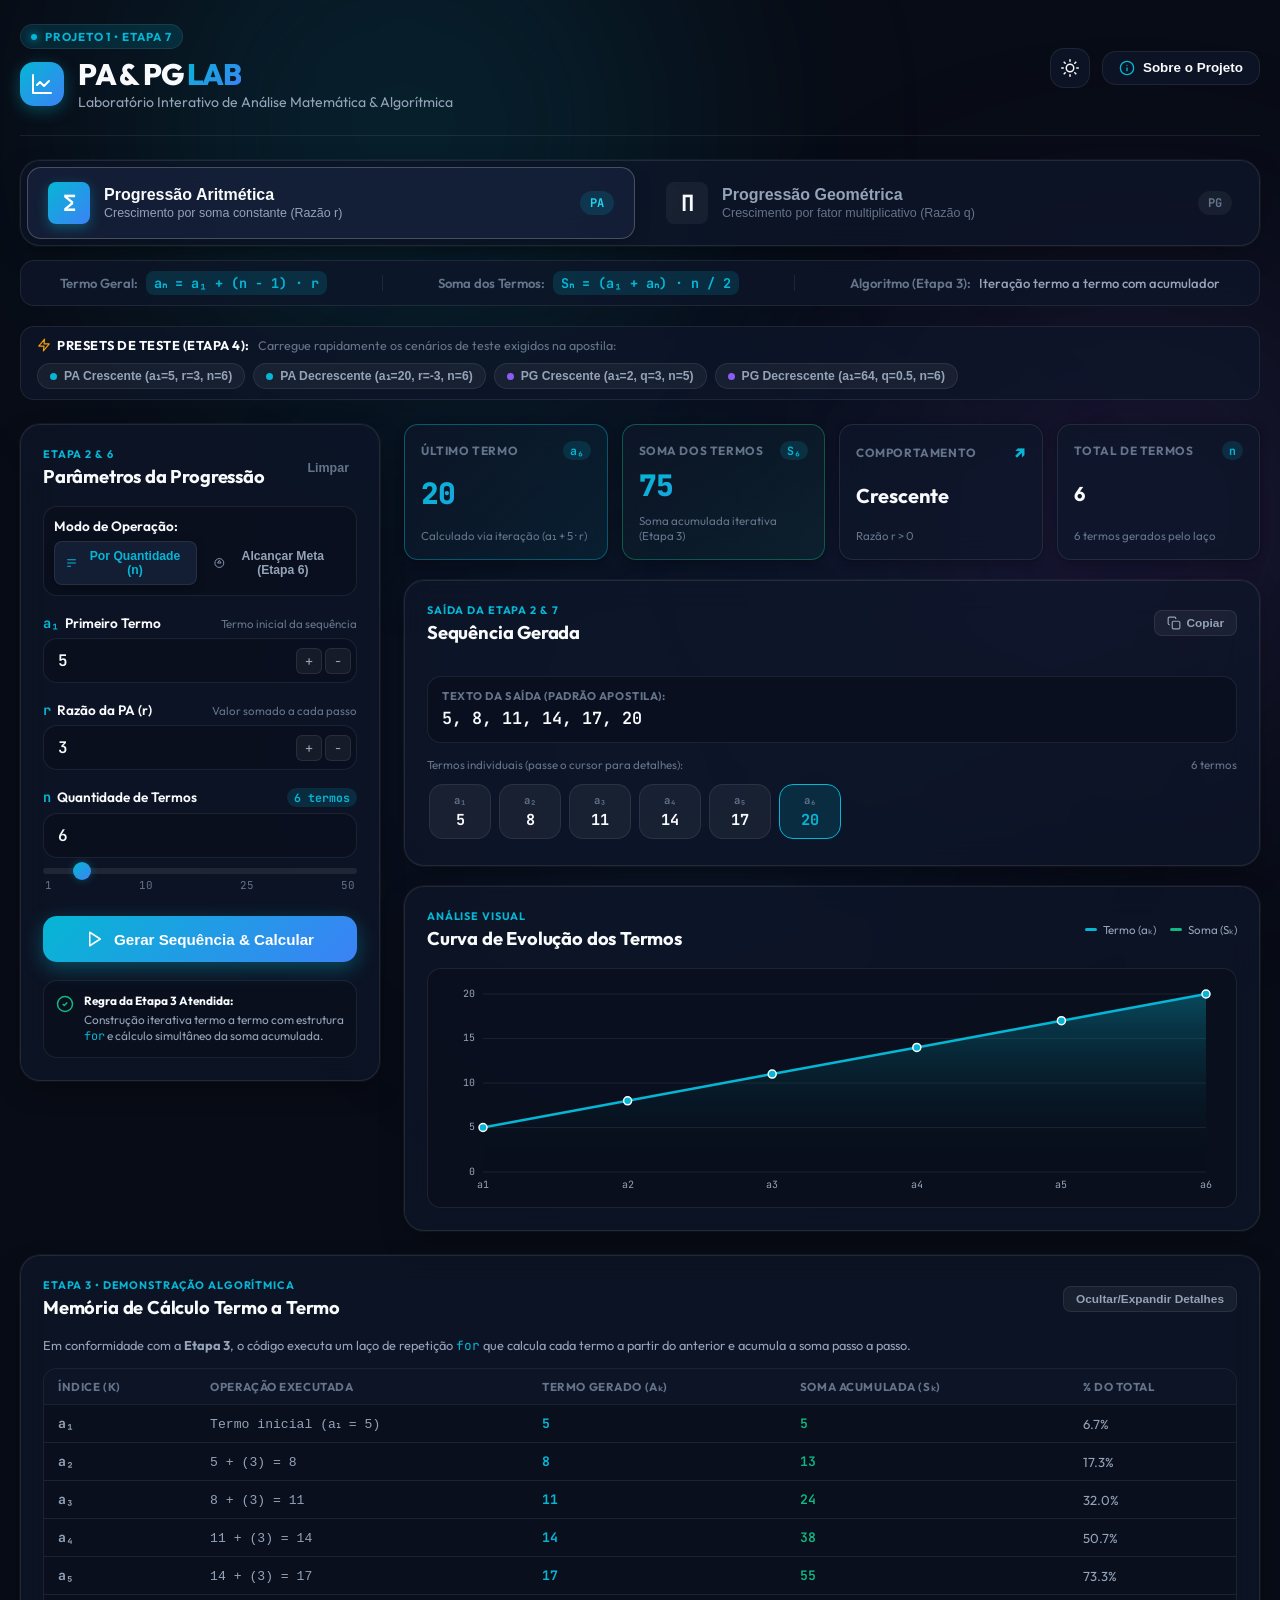
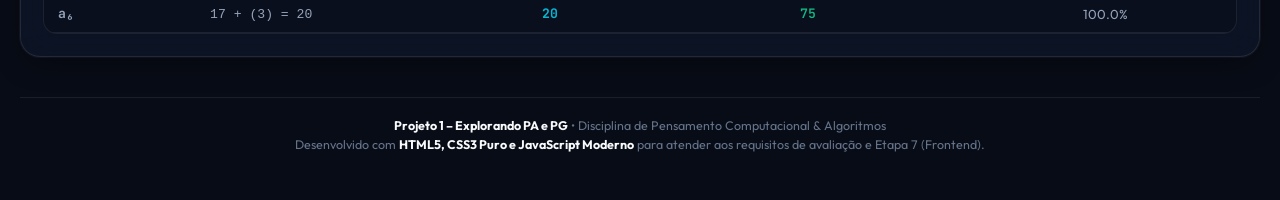
==== index.html @ f0453a3e "feat: implementacao inicial do PA & PG Lab (Frontend Interativo e CLI Python)" ====
<!DOCTYPE html>
<html lang="pt-BR">
<head>
  <meta charset="UTF-8">
  <meta name="viewport" content="width=device-width, initial-scale=1.0">
  <title>PA & PG LAB | Laboratório Interativo de Progressões</title>
  <meta name="description" content="Laboratório visual e interativo para exploração, cálculo e análise de Progressões Aritméticas (PA) e Geométricas (PG). Desafio Etapa 7.">
  
  <!-- Fontes do Google: Outfit (moderna/geométrica) e JetBrains Mono (precisão matemática) -->
  <link rel="preconnect" href="https://fonts.googleapis.com">
  <link rel="preconnect" href="https://fonts.gstatic.com" crossorigin>
  <link href="https://fonts.googleapis.com/css2?family=JetBrains+Mono:ital,wght@0,400;0,600;0,700;1,400&family=Outfit:wght@300;400;500;600;700;800&display=swap" rel="stylesheet">
  
  <link rel="stylesheet" href="style.css">
</head>
<body class="theme-dark" data-progression="pa">
  <!-- Efeitos de iluminação de fundo (Luzes de ambiente) -->
  <div class="ambient-glow glow-1"></div>
  <div class="ambient-glow glow-2"></div>
  <div class="ambient-glow glow-3"></div>

  <div class="app-container">
    <!-- CABEÇALHO -->
    <header class="app-header">
      <div class="header-brand">
        <div class="brand-badge">
          <span class="badge-dot"></span>
          <span>PROJETO 1 • ETAPA 7</span>
        </div>
        <div class="brand-title-group">
          <div class="brand-icon">
            <svg viewBox="0 0 24 24" fill="none" stroke="currentColor" stroke-width="2" stroke-linecap="round" stroke-linejoin="round">
              <path d="M3 3v18h18" />
              <path d="M19 9l-5 5-4-4-3 3" />
            </svg>
          </div>
          <div>
            <h1 class="brand-title">PA & PG <span class="gradient-text">LAB</span></h1>
            <p class="brand-subtitle">Laboratório Interativo de Análise Matemática & Algorítmica</p>
          </div>
        </div>
      </div>

      <div class="header-actions">
        <!-- Alternar Tema -->
        <button id="themeToggleBtn" class="btn-icon" title="Alternar Modo Claro / Escuro" aria-label="Alternar Tema">
          <svg class="icon-sun" viewBox="0 0 24 24" fill="none" stroke="currentColor" stroke-width="2" stroke-linecap="round" stroke-linejoin="round">
            <circle cx="12" cy="12" r="5" />
            <line x1="12" y1="1" x2="12" y2="3" />
            <line x1="12" y1="21" x2="12" y2="23" />
            <line x1="4.22" y1="4.22" x2="5.64" y2="5.64" />
            <line x1="18.36" y1="18.36" x2="19.78" y2="19.78" />
            <line x1="1" y1="12" x2="3" y2="12" />
            <line x1="21" y1="12" x2="23" y2="12" />
            <line x1="4.22" y1="19.78" x2="5.64" y2="18.36" />
            <line x1="18.36" y1="5.64" x2="19.78" y2="4.22" />
          </svg>
          <svg class="icon-moon" viewBox="0 0 24 24" fill="none" stroke="currentColor" stroke-width="2" stroke-linecap="round" stroke-linejoin="round">
            <path d="M21 12.79A9 9 0 1 1 11.21 3 7 7 0 0 0 21 12.79z" />
          </svg>
        </button>

        <!-- Botão Abrir Guia do Projeto -->
        <button id="openInfoModalBtn" class="btn-ghost" title="Ver Brainstorm de Design e Reflexão">
          <svg viewBox="0 0 24 24" fill="none" stroke="currentColor" stroke-width="2" stroke-linecap="round" stroke-linejoin="round">
            <circle cx="12" cy="12" r="10" />
            <line x1="12" y1="16" x2="12" y2="12" />
            <line x1="12" y1="8" x2="12.01" y2="8" />
          </svg>
          <span>Sobre o Projeto</span>
        </button>
      </div>
    </header>

    <!-- BARRA DE SELEÇÃO PRINCIPAL: PA vs PG -->
    <section class="type-selector-section">
      <div class="segmented-control" role="tablist" aria-label="Escolha o tipo de progressão">
        <button id="typePaBtn" class="segment-btn active" role="tab" aria-selected="true" data-type="pa">
          <span class="segment-icon">Σ</span>
          <span class="segment-content">
            <span class="segment-label">Progressão Aritmética</span>
            <span class="segment-sub">Crescimento por soma constante (Razão r)</span>
          </span>
          <span class="segment-badge">PA</span>
        </button>
        <button id="typePgBtn" class="segment-btn" role="tab" aria-selected="false" data-type="pg">
          <span class="segment-icon">Π</span>
          <span class="segment-content">
            <span class="segment-label">Progressão Geométrica</span>
            <span class="segment-sub">Crescimento por fator multiplicativo (Razão q)</span>
          </span>
          <span class="segment-badge">PG</span>
        </button>
      </div>

      <!-- Card da Fórmula Teórica em Tempo Real -->
      <div class="formula-banner">
        <div class="formula-item">
          <span class="formula-tag">Termo Geral:</span>
          <code id="formulaTermoGeral" class="formula-code">aₙ = a₁ + (n - 1) · r</code>
        </div>
        <div class="formula-divider"></div>
        <div class="formula-item">
          <span class="formula-tag">Soma dos Termos:</span>
          <code id="formulaSoma" class="formula-code">Sₙ = (a₁ + aₙ) · n / 2</code>
        </div>
        <div class="formula-divider"></div>
        <div class="formula-item">
          <span class="formula-tag">Algoritmo (Etapa 3):</span>
          <span class="formula-desc">Iteração termo a termo com acumulador</span>
        </div>
      </div>
    </section>

    <!-- PRESETS RÁPIDOS DA ETAPA 4 (TESTES) -->
    <section class="presets-section">
      <div class="presets-header">
        <span class="presets-title">
          <svg viewBox="0 0 24 24" fill="none" stroke="currentColor" stroke-width="2" stroke-linecap="round" stroke-linejoin="round">
            <polygon points="13 2 3 14 12 14 11 22 21 10 12 10 13 2" />
          </svg>
          Presets de Teste (Etapa 4):
        </span>
        <span class="presets-hint">Carregue rapidamente os cenários de teste exigidos na apostila:</span>
      </div>
      <div class="presets-grid">
        <button class="preset-pill" data-preset="pa-crescente">
          <span class="pill-dot dot-pa"></span>
          <span>PA Crescente (a₁=5, r=3, n=6)</span>
        </button>
        <button class="preset-pill" data-preset="pa-decrescente">
          <span class="pill-dot dot-pa"></span>
          <span>PA Decrescente (a₁=20, r=-3, n=6)</span>
        </button>
        <button class="preset-pill" data-preset="pg-crescente">
          <span class="pill-dot dot-pg"></span>
          <span>PG Crescente (a₁=2, q=3, n=5)</span>
        </button>
        <button class="preset-pill" data-preset="pg-decrescente">
          <span class="pill-dot dot-pg"></span>
          <span>PG Decrescente (a₁=64, q=0.5, n=6)</span>
        </button>
      </div>
    </section>

    <!-- LAYOUT PRINCIPAL: ENTRADAS & RESULTADOS -->
    <main class="dashboard-grid">
      <!-- COLUNA DA ESQUERDA: ENTRADAS E CONFIGURAÇÕES -->
      <section class="card input-card">
        <div class="card-header">
          <div class="card-title-group">
            <span class="card-badge">ETAPA 2 & 6</span>
            <h2 class="card-title">Parâmetros da Progressão</h2>
          </div>
          <button id="resetFormBtn" class="btn-text-subtle" title="Redefinir valores padrão">Limpar</button>
        </div>

        <form id="progressionForm" class="form-body" onsubmit="return false;">
          <!-- Seletor de Modo: Quantidade de Termos vs Alcançar Meta -->
          <div class="mode-switch-wrapper">
            <label class="field-label">Modo de Operação:</label>
            <div class="mode-tabs">
              <button type="button" id="modeStandardBtn" class="mode-tab active" data-mode="standard">
                <svg viewBox="0 0 24 24" fill="none" stroke="currentColor" stroke-width="2"><path d="M4 6h16M4 12h16M4 18h7"/></svg>
                <span>Por Quantidade (n)</span>
              </button>
              <button type="button" id="modeGoalBtn" class="mode-tab" data-mode="goal">
                <svg viewBox="0 0 24 24" fill="none" stroke="currentColor" stroke-width="2"><circle cx="12" cy="12" r="10"/><path d="m12 6 4 6h-8z"/></svg>
                <span>Alcançar Meta (Etapa 6)</span>
              </button>
            </div>
          </div>

          <!-- Campo 1: Primeiro Termo (a1) -->
          <div class="form-group">
            <div class="label-row">
              <label for="inputA1" class="field-label">
                <span class="symbol">a₁</span> Primeiro Termo
              </label>
              <span class="field-hint">Termo inicial da sequência</span>
            </div>
            <div class="input-wrapper">
              <input type="number" id="inputA1" class="form-input" value="5" step="any" required>
              <div class="input-stepper">
                <button type="button" class="stepper-btn" data-step-target="inputA1" data-step="1">+</button>
                <button type="button" class="stepper-btn" data-step-target="inputA1" data-step="-1">−</button>
              </div>
            </div>
          </div>

          <!-- Campo 2: Razão (r ou q) -->
          <div class="form-group">
            <div class="label-row">
              <label for="inputRatio" class="field-label">
                <span id="ratioSymbol" class="symbol">r</span> 
                <span id="ratioLabelText">Razão da PA (r)</span>
              </label>
              <span id="ratioHint" class="field-hint">Valor somado a cada passo</span>
            </div>
            <div class="input-wrapper">
              <input type="number" id="inputRatio" class="form-input" value="3" step="any" required>
              <div class="input-stepper">
                <button type="button" class="stepper-btn" data-step-target="inputRatio" data-step="1">+</button>
                <button type="button" class="stepper-btn" data-step-target="inputRatio" data-step="-1">−</button>
              </div>
            </div>
          </div>

          <!-- Campo 3: Quantidade de Termos (n) - Visível no modo standard -->
          <div id="termsCountGroup" class="form-group">
            <div class="label-row">
              <label for="inputN" class="field-label">
                <span class="symbol">n</span> Quantidade de Termos
              </label>
              <span id="termsBadge" class="terms-counter-badge">6 termos</span>
            </div>
            <div class="input-wrapper">
              <input type="number" id="inputN" class="form-input" value="6" min="1" max="1000" step="1" required>
            </div>
            <div class="slider-wrapper">
              <input type="range" id="sliderN" class="range-slider" min="1" max="50" value="6">
              <div class="range-ticks">
                <span>1</span>
                <span>10</span>
                <span>25</span>
                <span>50</span>
              </div>
            </div>
          </div>

          <!-- Campo 4: Meta da Soma - Visível no modo goal (Etapa 6) -->
          <div id="goalGroup" class="form-group hidden">
            <div class="label-row">
              <label for="inputGoal" class="field-label">
                <span class="symbol">🎯</span> Meta da Soma
              </label>
              <span class="field-hint">Descobre quantos termos ultrapassam essa meta</span>
            </div>
            <div class="input-wrapper">
              <input type="number" id="inputGoal" class="form-input" value="1000" step="any">
            </div>
            <p class="field-note">
              O algoritmo itera acumulando a soma até atingir ou superar a meta informada (ex: exemplo da apostila: a₁=2, q=2, Meta=1000 ➔ 9 termos, soma 1022).
            </p>
          </div>

          <!-- Botão Principal de Execução -->
          <button type="button" id="calculateBtn" class="btn-primary">
            <svg viewBox="0 0 24 24" fill="none" stroke="currentColor" stroke-width="2" stroke-linecap="round" stroke-linejoin="round">
              <polygon points="5 3 19 12 5 21 5 3"/>
            </svg>
            <span>Gerar Sequência & Calcular</span>
          </button>
        </form>

        <!-- Informação do Algoritmo Termo a Termo -->
        <div class="card-footer-info">
          <div class="info-icon">
            <svg viewBox="0 0 24 24" fill="none" stroke="currentColor" stroke-width="2"><circle cx="12" cy="12" r="10"/><path d="m9 12 2 2 4-4"/></svg>
          </div>
          <div>
            <strong>Regra da Etapa 3 Atendida:</strong>
            <p>Construção iterativa termo a termo com estrutura <code>for</code> e cálculo simultâneo da soma acumulada.</p>
          </div>
        </div>
      </section>

      <!-- COLUNA DA DIREITA: RESULTADOS PRINCIPAIS & GRÁFICO -->
      <section class="results-column">
        <!-- BENTO GRID DE CARDS RESUMO -->
        <div class="bento-summary-grid">
          <!-- Card 1: Último Termo (Destaque Principal) -->
          <div class="stat-card highlight-card">
            <div class="stat-card-header">
              <span class="stat-label">Último Termo</span>
              <span id="lastTermIndexBadge" class="stat-badge">a₆</span>
            </div>
            <div class="stat-value-container">
              <div id="statLastTerm" class="stat-value">20</div>
            </div>
            <div class="stat-card-footer">
              <span id="lastTermFormulaTip">Valor no último passo calculado</span>
            </div>
          </div>

          <!-- Card 2: Soma dos Termos (Destaque Principal) -->
          <div class="stat-card highlight-card highlight-sum">
            <div class="stat-card-header">
              <span class="stat-label">Soma dos Termos</span>
              <span id="sumIndexBadge" class="stat-badge">S₆</span>
            </div>
            <div class="stat-value-container">
              <div id="statSum" class="stat-value">75</div>
            </div>
            <div class="stat-card-footer">
              <span id="sumMethodTip">Soma acumulada iterativa (Etapa 3)</span>
            </div>
          </div>

          <!-- Card 3: Classificação do Comportamento -->
          <div class="stat-card">
            <div class="stat-card-header">
              <span class="stat-label">Comportamento</span>
              <span id="behaviorIcon" class="behavior-indicator">↗</span>
            </div>
            <div id="statClassification" class="stat-value-secondary">Crescente</div>
            <div class="stat-card-footer">
              <span id="statRatioExplanation">Razão r > 0</span>
            </div>
          </div>

          <!-- Card 4: Quantidade Efetiva / Meta -->
          <div class="stat-card">
            <div class="stat-card-header">
              <span id="countCardLabel" class="stat-label">Total de Termos</span>
              <span class="stat-badge">n</span>
            </div>
            <div id="statTermsCount" class="stat-value-secondary">6</div>
            <div class="stat-card-footer">
              <span id="statGoalDifference">Meta alcançada no termo 9</span>
            </div>
          </div>
        </div>

        <!-- CARD DA SEQUÊNCIA GERADA -->
        <article class="card sequence-card">
          <div class="card-header">
            <div class="card-title-group">
              <span class="card-badge">SAÍDA DA ETAPA 2 & 7</span>
              <h3 class="card-title">Sequência Gerada</h3>
            </div>
            <div class="card-header-actions">
              <button id="copySequenceBtn" class="btn-ghost-sm" title="Copiar termos para a área de transferência">
                <svg viewBox="0 0 24 24" fill="none" stroke="currentColor" stroke-width="2"><rect x="9" y="9" width="13" height="13" rx="2" ry="2"/><path d="M5 15H4a2 2 0 0 1-2-2V4a2 2 0 0 1 2-2h9a2 2 0 0 1 2 2v1"/></svg>
                <span>Copiar</span>
              </button>
            </div>
          </div>

          <!-- Faixa de Exibição Formatada Estilo Apostila -->
          <div class="plain-format-box">
            <div class="format-label">Texto da Saída (Padrão Apostila):</div>
            <div id="plainSequenceText" class="format-code">5, 8, 11, 14, 17, 20</div>
          </div>

          <!-- Visualização em Chips Interativos com Posição -->
          <div class="sequence-chips-container">
            <div class="chips-header">
              <span>Termos individuais (passe o cursor para detalhes):</span>
              <span id="chipsSummaryInfo">6 itens</span>
            </div>
            <div id="sequenceChipsList" class="sequence-chips-grid">
              <!-- Renderizado via JavaScript -->
            </div>
          </div>
        </article>

        <!-- CARD DE VISUALIZAÇÃO GRÁFICA (CANVAS NATIVO) -->
        <article class="card chart-card">
          <div class="card-header">
            <div class="card-title-group">
              <span class="card-badge">ANÁLISE VISUAL</span>
              <h3 class="card-title">Curva de Evolução dos Termos</h3>
            </div>
            <div class="chart-legend">
              <span class="legend-item"><span class="legend-color-line"></span> Termo (aₖ)</span>
              <span class="legend-item"><span class="legend-color-sum"></span> Soma (Sₖ)</span>
            </div>
          </div>
          <div class="chart-wrapper">
            <canvas id="progressionCanvas" width="700" height="240"></canvas>
            <div id="chartTooltip" class="chart-tooltip hidden"></div>
          </div>
        </article>
      </section>
    </main>

    <!-- SEÇÃO INFERIOR: MEMÓRIA DE CÁLCULO ITERATIVA (ETAPA 3) & REFLEXÃO -->
    <section class="detailed-analysis-section">
      <div class="card table-card">
        <div class="card-header">
          <div class="card-title-group">
            <span class="card-badge">ETAPA 3 • DEMONSTRAÇÃO ALGORÍTMICA</span>
            <h3 class="card-title">Memória de Cálculo Termo a Termo</h3>
          </div>
          <button id="toggleTableBtn" class="btn-ghost-sm">Ocultar/Expandir Detalhes</button>
        </div>
        <p class="section-explanation">
          Em conformidade com a <strong>Etapa 3</strong>, o código executa um laço de repetição <code>for</code> que calcula cada termo a partir do anterior e acumula a soma passo a passo.
        </p>
        <div id="tableWrapper" class="table-responsive">
          <table class="calc-table">
            <thead>
              <tr>
                <th>Índice (k)</th>
                <th>Operação Executada</th>
                <th>Termo Gerado (aₖ)</th>
                <th>Soma Acumulada (Sₖ)</th>
                <th>% do Total</th>
              </tr>
            </thead>
            <tbody id="calculationTableBody">
              <!-- Preenchido via JavaScript -->
            </tbody>
          </table>
        </div>
      </div>
    </section>

    <!-- RODAPÉ -->
    <footer class="app-footer">
      <div class="footer-content">
        <p><strong>Projeto 1 – Explorando PA e PG</strong> • Disciplina de Pensamento Computacional & Algoritmos</p>
        <p>Desenvolvido com <strong>HTML5, CSS3 Puro e JavaScript Moderno</strong> para atender aos requisitos de avaliação e Etapa 7 (Frontend).</p>
      </div>
    </footer>
  </div>

  <!-- MODAL DE GUIA TEÓRICO, CRITÉRIOS E ETAPA 5 -->
  <div id="infoModal" class="modal-backdrop hidden" role="dialog" aria-modal="true">
    <div class="modal-dialog">
      <div class="modal-header">
        <div class="modal-title-group">
          <span class="modal-badge">DOCUMENTAÇÃO DO PROJETO</span>
          <h2 class="modal-title">Sobre o Projeto • Brainstorm & Teoria</h2>
        </div>
        <button id="closeInfoModalBtn" class="btn-close" aria-label="Fechar Modal">&times;</button>
      </div>

      <div class="modal-body">
        <!-- Abas do Modal -->
        <div class="modal-tabs">
          <button class="modal-tab-btn active" data-modal-tab="tab-brainstorm">Brainstorm de Design</button>
          <button class="modal-tab-btn" data-modal-tab="tab-reflexao">Respostas da Etapa 5</button>
        </div>

        <!-- Conteúdo 1: Brainstorm de Design -->
        <div id="tab-brainstorm" class="modal-tab-content active">
          <h3>Brainstorming de Design para o Desafio Extra (Etapa 7)</h3>
          <p>Para criar uma experiência surpreendente (WOW factor) que una rigor matemático e excelência de interface, avaliamos 4 direções estéticas:</p>
          
          <div class="brainstorm-cards">
            <div class="brainstorm-card selected">
              <div class="badge-tag">DIREÇÃO ADOTADA</div>
              <h4>1. Scientific Glassmorphism & Math Tech Lab</h4>
              <p>Interface escura com cartões foscos translúcidos (backdrop-blur), destaques em ciano e violeta elétrico e tipografia matemática precisa (JetBrains Mono). Evoca um laboratório científico avançado.</p>
              <ul>
                <li><strong>Pontos Fortes:</strong> Sofisticação imediata, facilidade de leitura noturna, contraste ideal para gráficos.</li>
                <li><strong>Adequação:</strong> 100% alinhado ao conceito "PA & PG LAB".</li>
              </ul>
            </div>

            <div class="brainstorm-card">
              <h4>2. Academic Neo-Brutalism</h4>
              <p>Contornos pretos marcantes, sombras duras e cores pastel vibrantes (estilo Figma/Notion interativo).</p>
              <ul>
                <li><strong>Pontos Fortes:</strong> Lúdico e didático para salas de aula infantis.</li>
                <li><strong>Desvantagem:</strong> Cansa a visão em sequências com dezenas de termos.</li>
              </ul>
            </div>

            <div class="brainstorm-card">
              <h4>3. Clean Bento Grid (Apple Dashboard)</h4>
              <p>Módulos retangulares com cantos arredondados suaves, visual limpo e minimalista.</p>
              <ul>
                <li><strong>Incorporação:</strong> O layout deste projeto adota a arquitetura de Bento Grid integrada ao Glassmorphism!</li>
              </ul>
            </div>
          </div>
        </div>

        <!-- Conteúdo 2: Respostas da Etapa 5 -->
        <div id="tab-reflexao" class="modal-tab-content">
          <h3>Respostas às Questões da Etapa 5 (Reflexão)</h3>
          
          <div class="qa-item">
            <h4>1. Qual foi a principal diferença entre o algoritmo utilizado para gerar uma PA e o utilizado para gerar uma PG?</h4>
            <p><strong>Resposta:</strong> A operação aritmética fundamental aplicada ao termo anterior. Na <strong>PA</strong>, somamos uma razão fixa a cada iteração (<code>termo = termo + razao</code>), gerando crescimento linear. Na <strong>PG</strong>, multiplicamos o termo anterior por uma razão ou fator constante (<code>termo = termo * razao</code>), gerando crescimento exponencial.</p>
          </div>

          <div class="qa-item">
            <h4>2. Qual foi a função da estrutura de repetição no seu programa?</h4>
            <p><strong>Resposta:</strong> A estrutura de repetição (<code>for</code> ou <code>while</code>) permite construir a sequência iterativamente passo a passo (Etapa 3), gerando cada termo com base na relação de recorrência matemática e acumulando dinamicamente o valor da soma total a cada iteração, sem depender exclusivamente de fórmulas estáticas prontas.</p>
          </div>

          <div class="qa-item">
            <h4>3. Qual foi a maior dificuldade encontrada durante a programação?</h4>
            <p><strong>Resposta:</strong> O tratamento de casos limites (edge cases), como razão zero, razões negativas (que geram sequências alternadas na PG) e a garantia de que o contador de termos na Etapa 6 (alcançar a meta) pare exatamente quando a soma for estritamente superior ao valor da meta.</p>
          </div>

          <div class="qa-item">
            <h4>4. Como você resolveu essa dificuldade?</h4>
            <p><strong>Resposta:</strong> Utilizando validações prévias das entradas de dados, estruturas condicionais bem delimitadas para identificar o tipo de progressão (crescente, decrescente, constante, oscilante) e testes automatizados baseados nos 4 casos da Etapa 4.</p>
          </div>
        </div>
      </div>

      <div class="modal-footer">
        <button id="closeInfoModalFooterBtn" class="btn-primary-sm">Fechar Guia</button>
      </div>
    </div>
  </div>

  <!-- NOTIFICAÇÃO TOAST PARA COPIAR / FEEDBACK -->
  <div id="toastNotification" class="toast hidden">
    <svg viewBox="0 0 24 24" fill="none" stroke="currentColor" stroke-width="2"><path d="M20 6L9 17l-5-5"/></svg>
    <span id="toastMessage">Texto copiado!</span>
  </div>

  <script src="app.js"></script>
</body>
</html>
---- style.css ----
/* ==========================================================================
   PA & PG LAB - DESIGN SYSTEM & ESTILOS GLOBAIS
   Conceito: Scientific Glassmorphism + Bento Grid (Dark & Light Mode)
   ========================================================================== */

:root {
  /* Tipografia */
  --font-sans: 'Outfit', -apple-system, BlinkMacSystemFont, 'Segoe UI', Roboto, sans-serif;
  --font-mono: 'JetBrains Mono', 'Fira Code', Menlo, Consolas, monospace;

  /* Transições */
  --transition-fast: 0.18s cubic-bezier(0.4, 0, 0.2, 1);
  --transition-smooth: 0.28s cubic-bezier(0.16, 1, 0.3, 1);
  --transition-spring: 0.45s cubic-bezier(0.34, 1.56, 0.64, 1);

  /* Curvaturas */
  --radius-sm: 8px;
  --radius-md: 14px;
  --radius-lg: 20px;
  --radius-xl: 28px;
  --radius-full: 9999px;

  /* Tema PA (Progressão Aritmética - Linear, Fria, Ciano/Azul) */
  --pa-primary: #06b6d4;
  --pa-secondary: #3b82f6;
  --pa-gradient: linear-gradient(135deg, #06b6d4 0%, #3b82f6 100%);
  --pa-glow: rgba(6, 182, 212, 0.35);
  --pa-badge-bg: rgba(6, 182, 212, 0.15);
  --pa-badge-text: #22d3ee;

  /* Tema PG (Progressão Geométrica - Exponencial, Quente, Violeta/Magenta) */
  --pg-primary: #8b5cf6;
  --pg-secondary: #ec4899;
  --pg-gradient: linear-gradient(135deg, #8b5cf6 0%, #ec4899 100%);
  --pg-glow: rgba(139, 92, 246, 0.35);
  --pg-badge-bg: rgba(139, 92, 246, 0.15);
  --pg-badge-text: #c084fc;

  /* Status Colors */
  --success: #10b981;
  --success-bg: rgba(16, 185, 129, 0.15);
  --warning: #f59e0b;
  --danger: #ef4444;
}

/* ==========================================================================
   TEMA ESCURO (PADRÃO / SCIENTIFIC LAB)
   ========================================================================== */
body.theme-dark {
  --bg-app: #080c16;
  --bg-card: rgba(15, 23, 42, 0.72);
  --bg-card-hover: rgba(22, 33, 58, 0.85);
  --bg-input: rgba(10, 16, 30, 0.85);
  --bg-pill: rgba(255, 255, 255, 0.05);
  --bg-pill-hover: rgba(255, 255, 255, 0.1);
  --bg-modal: rgba(13, 19, 33, 0.96);

  --border-subtle: rgba(255, 255, 255, 0.08);
  --border-focus: rgba(255, 255, 255, 0.22);
  --border-card: rgba(255, 255, 255, 0.09);

  --text-main: #f8fafc;
  --text-muted: #94a3b8;
  --text-dim: #64748b;
  --text-inverse: #0f172a;

  --shadow-sm: 0 2px 8px rgba(0, 0, 0, 0.35);
  --shadow-card: 0 10px 30px -10px rgba(0, 0, 0, 0.55), 0 0 0 1px rgba(255, 255, 255, 0.05);
  --shadow-hover: 0 16px 40px -10px rgba(0, 0, 0, 0.7), 0 0 20px var(--theme-glow);

  --ambient-1: rgba(6, 182, 212, 0.12);
  --ambient-2: rgba(139, 92, 246, 0.12);
  --ambient-3: rgba(59, 130, 246, 0.08);
}

/* ==========================================================================
   TEMA CLARO (MINIMALIST DASHBOARD)
   ========================================================================== */
body.theme-light {
  --bg-app: #f1f5f9;
  --bg-card: rgba(255, 255, 255, 0.88);
  --bg-card-hover: rgba(255, 255, 255, 1);
  --bg-input: #ffffff;
  --bg-pill: rgba(0, 0, 0, 0.04);
  --bg-pill-hover: rgba(0, 0, 0, 0.08);
  --bg-modal: rgba(255, 255, 255, 0.98);

  --border-subtle: rgba(0, 0, 0, 0.07);
  --border-focus: rgba(0, 0, 0, 0.25);
  --border-card: rgba(0, 0, 0, 0.08);

  --text-main: #0f172a;
  --text-muted: #475569;
  --text-dim: #94a3b8;
  --text-inverse: #ffffff;

  --shadow-sm: 0 2px 6px rgba(0, 0, 0, 0.05);
  --shadow-card: 0 10px 25px -8px rgba(0, 0, 0, 0.07), 0 0 0 1px rgba(0, 0, 0, 0.04);
  --shadow-hover: 0 16px 35px -8px rgba(0, 0, 0, 0.12), 0 0 15px var(--theme-glow);

  --ambient-1: rgba(6, 182, 212, 0.18);
  --ambient-2: rgba(139, 92, 246, 0.15);
  --ambient-3: rgba(59, 130, 246, 0.12);
}

/* ==========================================================================
   VARIÁVEIS DINÂMICAS DE PROGRESSÃO ATIVA (PA vs PG)
   ========================================================================== */
body[data-progression="pa"] {
  --theme-primary: var(--pa-primary);
  --theme-secondary: var(--pa-secondary);
  --theme-gradient: var(--pa-gradient);
  --theme-glow: var(--pa-glow);
  --theme-badge-bg: var(--pa-badge-bg);
  --theme-badge-text: var(--pa-badge-text);
}

body[data-progression="pg"] {
  --theme-primary: var(--pg-primary);
  --theme-secondary: var(--pg-secondary);
  --theme-gradient: var(--pg-gradient);
  --theme-glow: var(--pg-glow);
  --theme-badge-bg: var(--pg-badge-bg);
  --theme-badge-text: var(--pg-badge-text);
}

/* ==========================================================================
   RESET & BASE
   ========================================================================== */
*, *::before, *::after {
  box-sizing: border-box;
  margin: 0;
  padding: 0;
}

html {
  font-size: 16px;
  scroll-behavior: smooth;
  -webkit-font-smoothing: antialiased;
}

body {
  font-family: var(--font-sans);
  background-color: var(--bg-app);
  color: var(--text-main);
  min-height: 100vh;
  position: relative;
  overflow-x: hidden;
  transition: background-color var(--transition-smooth), color var(--transition-smooth);
}

/* ==========================================================================
   LUZES AMBIENTAIS DE FUNDO (AMBIENT GLOWS)
   ========================================================================== */
.ambient-glow {
  position: fixed;
  border-radius: 50%;
  filter: blur(130px);
  pointer-events: none;
  z-index: 0;
  transition: all 0.8s ease;
}

.glow-1 {
  top: -150px;
  left: 10%;
  width: 550px;
  height: 550px;
  background: var(--ambient-1);
}

.glow-2 {
  top: 30%;
  right: -100px;
  width: 500px;
  height: 500px;
  background: var(--ambient-2);
}

.glow-3 {
  bottom: -100px;
  left: 30%;
  width: 600px;
  height: 600px;
  background: var(--ambient-3);
}

/* ==========================================================================
   CONTAINER PRINCIPAL
   ========================================================================== */
.app-container {
  max-width: 1320px;
  margin: 0 auto;
  padding: 24px 20px 48px;
  position: relative;
  z-index: 1;
}

/* ==========================================================================
   CABEÇALHO
   ========================================================================== */
.app-header {
  display: flex;
  justify-content: space-between;
  align-items: center;
  flex-wrap: wrap;
  gap: 16px;
  padding-bottom: 24px;
  border-bottom: 1px solid var(--border-subtle);
  margin-bottom: 24px;
}

.header-brand {
  display: flex;
  flex-direction: column;
  gap: 8px;
}

.brand-badge {
  display: inline-flex;
  align-items: center;
  gap: 8px;
  font-size: 0.72rem;
  font-weight: 700;
  letter-spacing: 0.08em;
  color: var(--theme-primary);
  background: var(--theme-badge-bg);
  padding: 4px 10px;
  border-radius: var(--radius-full);
  border: 1px solid var(--border-subtle);
  width: fit-content;
}

.badge-dot {
  width: 6px;
  height: 6px;
  border-radius: 50%;
  background: var(--theme-primary);
  box-shadow: 0 0 8px var(--theme-primary);
  animation: pulseDot 2s infinite;
}

@keyframes pulseDot {
  0%, 100% { opacity: 1; transform: scale(1); }
  50% { opacity: 0.4; transform: scale(1.3); }
}

.brand-title-group {
  display: flex;
  align-items: center;
  gap: 14px;
}

.brand-icon {
  width: 44px;
  height: 44px;
  border-radius: var(--radius-md);
  background: var(--theme-gradient);
  display: flex;
  align-items: center;
  justify-content: center;
  color: #ffffff;
  box-shadow: 0 4px 16px var(--theme-glow);
  flex-shrink: 0;
}

.brand-icon svg {
  width: 24px;
  height: 24px;
}

.brand-title {
  font-size: 1.85rem;
  font-weight: 800;
  letter-spacing: -0.03em;
  line-height: 1.15;
}

.gradient-text {
  background: var(--theme-gradient);
  -webkit-background-clip: text;
  -webkit-text-fill-color: transparent;
}

.brand-subtitle {
  font-size: 0.88rem;
  color: var(--text-muted);
  margin-top: 2px;
}

.header-actions {
  display: flex;
  align-items: center;
  gap: 12px;
}

/* Botões do Header */
.btn-icon {
  width: 40px;
  height: 40px;
  border-radius: var(--radius-md);
  background: var(--bg-card);
  border: 1px solid var(--border-subtle);
  color: var(--text-main);
  display: flex;
  align-items: center;
  justify-content: center;
  cursor: pointer;
  transition: all var(--transition-fast);
}

.btn-icon:hover {
  background: var(--bg-card-hover);
  border-color: var(--border-focus);
  transform: translateY(-2px);
}

.btn-icon svg {
  width: 18px;
  height: 18px;
}

body.theme-dark .icon-moon { display: none; }
body.theme-dark .icon-sun { display: block; }
body.theme-light .icon-moon { display: block; }
body.theme-light .icon-sun { display: none; }

.btn-ghost {
  display: inline-flex;
  align-items: center;
  gap: 8px;
  padding: 8px 16px;
  border-radius: var(--radius-md);
  background: var(--bg-card);
  border: 1px solid var(--border-subtle);
  color: var(--text-main);
  font-size: 0.84rem;
  font-weight: 600;
  cursor: pointer;
  transition: all var(--transition-fast);
}

.btn-ghost:hover {
  background: var(--bg-card-hover);
  border-color: var(--border-focus);
  transform: translateY(-2px);
}

.btn-ghost svg {
  width: 16px;
  height: 16px;
  color: var(--theme-primary);
}

/* ==========================================================================
   BARRA DE SELEÇÃO PRINCIPAL: PA vs PG
   ========================================================================== */
.type-selector-section {
  display: flex;
  flex-direction: column;
  gap: 14px;
  margin-bottom: 20px;
}

.segmented-control {
  display: grid;
  grid-template-columns: 1fr 1fr;
  gap: 10px;
  background: var(--bg-card);
  padding: 6px;
  border-radius: var(--radius-lg);
  border: 1px solid var(--border-card);
  backdrop-filter: blur(16px);
  -webkit-backdrop-filter: blur(16px);
  box-shadow: var(--shadow-card);
}

.segment-btn {
  display: flex;
  align-items: center;
  gap: 14px;
  padding: 14px 20px;
  background: transparent;
  border: 1px solid transparent;
  border-radius: var(--radius-md);
  color: var(--text-muted);
  cursor: pointer;
  text-align: left;
  transition: all var(--transition-smooth);
  position: relative;
}

.segment-btn:hover {
  color: var(--text-main);
  background: var(--bg-pill);
}

.segment-btn.active {
  background: var(--bg-card-hover);
  border-color: var(--border-focus);
  color: var(--text-main);
  box-shadow: 0 4px 15px rgba(0, 0, 0, 0.25);
}

.segment-icon {
  font-family: var(--font-mono);
  font-size: 1.4rem;
  font-weight: 700;
  width: 42px;
  height: 42px;
  border-radius: var(--radius-sm);
  display: flex;
  align-items: center;
  justify-content: center;
  background: var(--bg-pill);
  color: var(--text-main);
  transition: all var(--transition-fast);
}

.segment-btn.active .segment-icon {
  background: var(--theme-gradient);
  color: #ffffff;
  box-shadow: 0 4px 12px var(--theme-glow);
}

.segment-content {
  display: flex;
  flex-direction: column;
  gap: 2px;
  flex: 1;
}

.segment-label {
  font-size: 1rem;
  font-weight: 700;
}

.segment-sub {
  font-size: 0.78rem;
  color: var(--text-dim);
}

.segment-btn.active .segment-sub {
  color: var(--text-muted);
}

.segment-badge {
  font-family: var(--font-mono);
  font-size: 0.75rem;
  font-weight: 700;
  padding: 4px 10px;
  border-radius: var(--radius-full);
  background: var(--bg-pill);
  color: var(--text-dim);
}

.segment-btn.active .segment-badge {
  background: var(--theme-badge-bg);
  color: var(--theme-badge-text);
}

/* Banner de Fórmulas Matemáticas */
.formula-banner {
  display: flex;
  align-items: center;
  justify-content: space-around;
  flex-wrap: wrap;
  gap: 12px;
  padding: 10px 18px;
  background: var(--bg-card);
  border-radius: var(--radius-md);
  border: 1px solid var(--border-subtle);
  backdrop-filter: blur(12px);
  font-size: 0.82rem;
}

.formula-item {
  display: flex;
  align-items: center;
  gap: 8px;
}

.formula-tag {
  color: var(--text-dim);
  font-weight: 600;
}

.formula-code {
  font-family: var(--font-mono);
  font-weight: 700;
  color: var(--theme-primary);
  background: var(--theme-badge-bg);
  padding: 3px 8px;
  border-radius: var(--radius-sm);
  font-size: 0.84rem;
}

.formula-divider {
  width: 1px;
  height: 16px;
  background: var(--border-subtle);
}

.formula-desc {
  color: var(--text-muted);
  font-weight: 500;
}

/* ==========================================================================
   PRESETS RÁPIDOS DA ETAPA 4 (TESTES)
   ========================================================================== */
.presets-section {
  display: flex;
  align-items: center;
  justify-content: space-between;
  flex-wrap: wrap;
  gap: 10px;
  padding: 10px 16px;
  background: var(--bg-card);
  border-radius: var(--radius-md);
  border: 1px solid var(--border-subtle);
  margin-bottom: 24px;
}

.presets-header {
  display: flex;
  align-items: center;
  gap: 8px;
}

.presets-title {
  display: inline-flex;
  align-items: center;
  gap: 6px;
  font-size: 0.8rem;
  font-weight: 700;
  color: var(--text-main);
  text-transform: uppercase;
  letter-spacing: 0.04em;
}

.presets-title svg {
  width: 14px;
  height: 14px;
  color: var(--warning);
}

.presets-hint {
  font-size: 0.78rem;
  color: var(--text-dim);
}

.presets-grid {
  display: flex;
  flex-wrap: wrap;
  gap: 8px;
}

.preset-pill {
  display: inline-flex;
  align-items: center;
  gap: 7px;
  padding: 5px 12px;
  background: var(--bg-pill);
  border: 1px solid var(--border-subtle);
  border-radius: var(--radius-full);
  color: var(--text-muted);
  font-size: 0.76rem;
  font-weight: 600;
  cursor: pointer;
  transition: all var(--transition-fast);
}

.preset-pill:hover {
  background: var(--bg-pill-hover);
  color: var(--text-main);
  border-color: var(--border-focus);
  transform: translateY(-1px);
}

.pill-dot {
  width: 7px;
  height: 7px;
  border-radius: 50%;
}

.dot-pa { background: var(--pa-primary); }
.dot-pg { background: var(--pg-primary); }

/* ==========================================================================
   GRID DO DASHBOARD PRINCIPAL (BENTO FORMAT)
   ========================================================================== */
.dashboard-grid {
  display: grid;
  grid-template-columns: 360px 1fr;
  gap: 24px;
  align-items: start;
}

@media (max-width: 980px) {
  .dashboard-grid {
    grid-template-columns: 1fr;
  }
}

/* Estilo Base de Card Glassmorphism */
.card {
  background: var(--bg-card);
  border: 1px solid var(--border-card);
  border-radius: var(--radius-lg);
  padding: 22px;
  backdrop-filter: blur(16px);
  -webkit-backdrop-filter: blur(16px);
  box-shadow: var(--shadow-card);
  transition: border-color var(--transition-fast), box-shadow var(--transition-smooth);
}

.card-header {
  display: flex;
  justify-content: space-between;
  align-items: center;
  margin-bottom: 18px;
}

.card-title-group {
  display: flex;
  flex-direction: column;
  gap: 4px;
}

.card-badge {
  font-size: 0.68rem;
  font-weight: 700;
  letter-spacing: 0.08em;
  color: var(--theme-primary);
  text-transform: uppercase;
}

.card-title {
  font-size: 1.15rem;
  font-weight: 700;
  color: var(--text-main);
  letter-spacing: -0.01em;
}

.btn-text-subtle {
  background: none;
  border: none;
  color: var(--text-dim);
  font-size: 0.78rem;
  font-weight: 600;
  cursor: pointer;
  padding: 4px 8px;
  border-radius: var(--radius-sm);
  transition: color var(--transition-fast);
}

.btn-text-subtle:hover {
  color: var(--text-main);
  text-decoration: underline;
}

/* ==========================================================================
   FORMULÁRIO DE ENTRADAS (CARD DA ESQUERDA)
   ========================================================================== */
.form-body {
  display: flex;
  flex-direction: column;
  gap: 18px;
}

.mode-switch-wrapper {
  background: var(--bg-input);
  padding: 10px;
  border-radius: var(--radius-md);
  border: 1px solid var(--border-subtle);
}

.mode-tabs {
  display: grid;
  grid-template-columns: 1fr 1fr;
  gap: 6px;
  margin-top: 6px;
}

.mode-tab {
  display: flex;
  align-items: center;
  justify-content: center;
  gap: 6px;
  padding: 7px 10px;
  border-radius: var(--radius-sm);
  background: transparent;
  border: 1px solid transparent;
  color: var(--text-muted);
  font-size: 0.76rem;
  font-weight: 600;
  cursor: pointer;
  transition: all var(--transition-fast);
}

.mode-tab svg {
  width: 14px;
  height: 14px;
}

.mode-tab:hover {
  color: var(--text-main);
}

.mode-tab.active {
  background: var(--bg-card-hover);
  color: var(--theme-primary);
  border-color: var(--border-subtle);
  box-shadow: var(--shadow-sm);
}

.form-group {
  display: flex;
  flex-direction: column;
  gap: 6px;
}

.form-group.hidden {
  display: none;
}

.label-row {
  display: flex;
  justify-content: space-between;
  align-items: baseline;
}

.field-label {
  font-size: 0.85rem;
  font-weight: 600;
  color: var(--text-main);
  display: flex;
  align-items: center;
  gap: 6px;
}

.field-label .symbol {
  font-family: var(--font-mono);
  font-weight: 700;
  color: var(--theme-primary);
}

.field-hint {
  font-size: 0.72rem;
  color: var(--text-dim);
}

.terms-counter-badge {
  font-family: var(--font-mono);
  font-size: 0.72rem;
  font-weight: 700;
  color: var(--theme-primary);
  background: var(--theme-badge-bg);
  padding: 2px 7px;
  border-radius: var(--radius-full);
}

.input-wrapper {
  position: relative;
  display: flex;
  align-items: center;
}

.form-input {
  width: 100%;
  padding: 11px 50px 11px 14px;
  background: var(--bg-input);
  border: 1px solid var(--border-subtle);
  border-radius: var(--radius-md);
  color: var(--text-main);
  font-family: var(--font-mono);
  font-size: 1rem;
  font-weight: 600;
  transition: all var(--transition-fast);
  outline: none;
}

.form-input:focus {
  border-color: var(--theme-primary);
  box-shadow: 0 0 0 3px var(--theme-glow);
}

.input-stepper {
  position: absolute;
  right: 6px;
  display: flex;
  gap: 3px;
}

.stepper-btn {
  width: 26px;
  height: 26px;
  background: var(--bg-pill);
  border: 1px solid var(--border-subtle);
  border-radius: 6px;
  color: var(--text-muted);
  font-family: var(--font-mono);
  font-size: 0.85rem;
  display: flex;
  align-items: center;
  justify-content: center;
  cursor: pointer;
  transition: all var(--transition-fast);
}

.stepper-btn:hover {
  background: var(--bg-card-hover);
  color: var(--text-main);
}

/* Slider de Quantidade */
.slider-wrapper {
  display: flex;
  flex-direction: column;
  gap: 4px;
  margin-top: 4px;
}

.range-slider {
  -webkit-appearance: none;
  appearance: none;
  width: 100%;
  height: 6px;
  border-radius: 3px;
  background: var(--border-subtle);
  outline: none;
  cursor: pointer;
}

.range-slider::-webkit-slider-thumb {
  -webkit-appearance: none;
  appearance: none;
  width: 18px;
  height: 18px;
  border-radius: 50%;
  background: var(--theme-gradient);
  cursor: pointer;
  box-shadow: 0 0 8px var(--theme-glow);
  transition: transform var(--transition-fast);
}

.range-slider::-webkit-slider-thumb:hover {
  transform: scale(1.2);
}

.range-ticks {
  display: flex;
  justify-content: space-between;
  font-size: 0.68rem;
  font-family: var(--font-mono);
  color: var(--text-dim);
  padding: 0 2px;
}

.field-note {
  font-size: 0.74rem;
  color: var(--text-muted);
  line-height: 1.4;
  margin-top: 4px;
}

/* Botão Primário de Ação */
.btn-primary {
  display: flex;
  align-items: center;
  justify-content: center;
  gap: 10px;
  width: 100%;
  padding: 14px;
  background: var(--theme-gradient);
  color: #ffffff;
  border: none;
  border-radius: var(--radius-md);
  font-size: 0.95rem;
  font-weight: 700;
  cursor: pointer;
  box-shadow: 0 6px 20px var(--theme-glow);
  transition: all var(--transition-fast);
  margin-top: 6px;
}

.btn-primary:hover {
  transform: translateY(-2px);
  box-shadow: 0 10px 28px var(--theme-glow);
  filter: brightness(1.08);
}

.btn-primary:active {
  transform: translateY(0);
}

.btn-primary svg {
  width: 18px;
  height: 18px;
}

.card-footer-info {
  display: flex;
  gap: 10px;
  padding: 12px;
  background: var(--bg-input);
  border: 1px solid var(--border-subtle);
  border-radius: var(--radius-md);
  font-size: 0.74rem;
  color: var(--text-muted);
  line-height: 1.4;
  margin-top: 18px;
}

.card-footer-info strong {
  color: var(--text-main);
  display: block;
  margin-bottom: 2px;
}

.card-footer-info code {
  font-family: var(--font-mono);
  color: var(--theme-primary);
}

.info-icon svg {
  width: 18px;
  height: 18px;
  color: var(--success);
  flex-shrink: 0;
  margin-top: 2px;
}

/* ==========================================================================
   COLUNA DA DIREITA: RESULTADOS
   ========================================================================== */
.results-column {
  display: flex;
  flex-direction: column;
  gap: 20px;
}

/* Bento Summary Grid (4 Cards de Estatísticas) */
.bento-summary-grid {
  display: grid;
  grid-template-columns: repeat(auto-fit, minmax(200px, 1fr));
  gap: 14px;
}

.stat-card {
  background: var(--bg-card);
  border: 1px solid var(--border-card);
  border-radius: var(--radius-md);
  padding: 16px;
  display: flex;
  flex-direction: column;
  justify-content: space-between;
  backdrop-filter: blur(14px);
  -webkit-backdrop-filter: blur(14px);
  box-shadow: var(--shadow-sm);
  transition: all var(--transition-smooth);
}

.stat-card:hover {
  transform: translateY(-2px);
  border-color: var(--border-focus);
}

.stat-card.highlight-card {
  border-color: rgba(6, 182, 212, 0.4);
  background: linear-gradient(135deg, var(--bg-card) 0%, rgba(6, 182, 212, 0.08) 100%);
}

body[data-progression="pg"] .stat-card.highlight-card {
  border-color: rgba(139, 92, 246, 0.4);
  background: linear-gradient(135deg, var(--bg-card) 0%, rgba(139, 92, 246, 0.08) 100%);
}

.stat-card.highlight-sum {
  border-color: rgba(16, 185, 129, 0.4);
  background: linear-gradient(135deg, var(--bg-card) 0%, rgba(16, 185, 129, 0.08) 100%);
}

.stat-card-header {
  display: flex;
  justify-content: space-between;
  align-items: center;
}

.stat-label {
  font-size: 0.74rem;
  font-weight: 700;
  text-transform: uppercase;
  letter-spacing: 0.05em;
  color: var(--text-dim);
}

.stat-badge {
  font-family: var(--font-mono);
  font-size: 0.72rem;
  font-weight: 700;
  color: var(--theme-primary);
  background: var(--theme-badge-bg);
  padding: 2px 7px;
  border-radius: var(--radius-full);
}

.stat-value-container {
  margin: 10px 0;
}

.stat-value {
  font-family: var(--font-mono);
  font-size: 1.85rem;
  font-weight: 800;
  color: var(--text-main);
  letter-spacing: -0.02em;
  line-height: 1.1;
  word-break: break-all;
}

.stat-card.highlight-card .stat-value {
  background: var(--theme-gradient);
  -webkit-background-clip: text;
  -webkit-text-fill-color: transparent;
}

.stat-card.highlight-sum .stat-value {
  color: var(--success);
}

.stat-value-secondary {
  font-size: 1.25rem;
  font-weight: 700;
  color: var(--text-main);
  margin: 10px 0;
}

.behavior-indicator {
  font-size: 1.1rem;
  font-weight: 800;
  color: var(--theme-primary);
}

.stat-card-footer {
  font-size: 0.72rem;
  color: var(--text-dim);
}

/* ==========================================================================
   CARD DA SEQUÊNCIA GERADA
   ========================================================================== */
.sequence-card {
  display: flex;
  flex-direction: column;
  gap: 14px;
}

.card-header-actions {
  display: flex;
  gap: 8px;
}

.btn-ghost-sm {
  display: inline-flex;
  align-items: center;
  gap: 6px;
  padding: 5px 12px;
  border-radius: var(--radius-sm);
  background: var(--bg-pill);
  border: 1px solid var(--border-subtle);
  color: var(--text-muted);
  font-size: 0.74rem;
  font-weight: 600;
  cursor: pointer;
  transition: all var(--transition-fast);
}

.btn-ghost-sm:hover {
  background: var(--bg-pill-hover);
  color: var(--text-main);
  border-color: var(--border-focus);
}

.btn-ghost-sm svg {
  width: 14px;
  height: 14px;
}

/* Formato em Texto Padrão Apostila */
.plain-format-box {
  background: var(--bg-input);
  border: 1px solid var(--border-subtle);
  border-radius: var(--radius-md);
  padding: 12px 14px;
}

.format-label {
  font-size: 0.7rem;
  font-weight: 700;
  color: var(--text-dim);
  text-transform: uppercase;
  letter-spacing: 0.05em;
  margin-bottom: 4px;
}

.format-code {
  font-family: var(--font-mono);
  font-size: 1.05rem;
  font-weight: 600;
  color: var(--text-main);
  word-break: break-word;
  line-height: 1.4;
}

/* Chips da Sequência */
.sequence-chips-container {
  display: flex;
  flex-direction: column;
  gap: 8px;
}

.chips-header {
  display: flex;
  justify-content: space-between;
  font-size: 0.72rem;
  color: var(--text-dim);
}

.sequence-chips-grid {
  display: flex;
  flex-wrap: wrap;
  gap: 8px;
  max-height: 240px;
  overflow-y: auto;
  padding: 4px 2px;
}

.sequence-chips-grid::-webkit-scrollbar {
  width: 5px;
}
.sequence-chips-grid::-webkit-scrollbar-thumb {
  background: var(--border-focus);
  border-radius: 4px;
}

.term-chip {
  display: inline-flex;
  flex-direction: column;
  align-items: center;
  padding: 8px 12px;
  background: var(--bg-pill);
  border: 1px solid var(--border-subtle);
  border-radius: var(--radius-md);
  min-width: 62px;
  cursor: pointer;
  transition: all var(--transition-fast);
  animation: chipAppear 0.3s ease forwards;
}

@keyframes chipAppear {
  from { opacity: 0; transform: translateY(6px); }
  to { opacity: 1; transform: translateY(0); }
}

.term-chip:hover {
  background: var(--bg-card-hover);
  border-color: var(--theme-primary);
  transform: translateY(-2px);
  box-shadow: 0 4px 12px var(--theme-glow);
}

.term-chip.is-last {
  border-color: var(--theme-primary);
  background: var(--theme-badge-bg);
}

.chip-index {
  font-family: var(--font-mono);
  font-size: 0.66rem;
  color: var(--text-dim);
  font-weight: 600;
}

.chip-value {
  font-family: var(--font-mono);
  font-size: 0.95rem;
  font-weight: 700;
  color: var(--text-main);
  margin-top: 2px;
}

.term-chip.is-last .chip-value {
  color: var(--theme-primary);
}

/* ==========================================================================
   CARD DO GRÁFICO (CANVAS NATIVO)
   ========================================================================== */
.chart-card {
  position: relative;
}

.chart-legend {
  display: flex;
  gap: 14px;
  font-size: 0.72rem;
  color: var(--text-muted);
}

.legend-item {
  display: flex;
  align-items: center;
  gap: 6px;
}

.legend-color-line {
  width: 12px;
  height: 3px;
  background: var(--theme-primary);
  border-radius: 2px;
}

.legend-color-sum {
  width: 12px;
  height: 3px;
  background: var(--success);
  border-radius: 2px;
}

.chart-wrapper {
  position: relative;
  width: 100%;
  height: 240px;
  background: var(--bg-input);
  border-radius: var(--radius-md);
  border: 1px solid var(--border-subtle);
  overflow: hidden;
}

#progressionCanvas {
  width: 100%;
  height: 100%;
  display: block;
}

.chart-tooltip {
  position: absolute;
  pointer-events: none;
  background: var(--bg-modal);
  border: 1px solid var(--border-focus);
  padding: 6px 10px;
  border-radius: var(--radius-sm);
  font-family: var(--font-mono);
  font-size: 0.72rem;
  color: var(--text-main);
  box-shadow: var(--shadow-sm);
  transform: translate(-50%, -120%);
  white-space: nowrap;
  z-index: 10;
  transition: opacity var(--transition-fast);
}

.chart-tooltip.hidden {
  opacity: 0;
}

/* ==========================================================================
   TABELA DE MEMÓRIA DE CÁLCULO (ETAPA 3)
   ========================================================================== */
.detailed-analysis-section {
  margin-top: 24px;
}

.section-explanation {
  font-size: 0.8rem;
  color: var(--text-muted);
  margin-bottom: 14px;
}

.section-explanation code {
  font-family: var(--font-mono);
  color: var(--theme-primary);
}

.table-responsive {
  max-height: 340px;
  overflow-y: auto;
  border: 1px solid var(--border-subtle);
  border-radius: var(--radius-md);
  background: var(--bg-input);
  transition: max-height var(--transition-smooth);
}

.table-responsive.collapsed {
  max-height: 0;
  border: none;
  overflow: hidden;
}

.calc-table {
  width: 100%;
  border-collapse: collapse;
  text-align: left;
  font-size: 0.82rem;
}

.calc-table th {
  background: var(--bg-card);
  color: var(--text-dim);
  font-size: 0.72rem;
  font-weight: 700;
  text-transform: uppercase;
  letter-spacing: 0.05em;
  padding: 10px 14px;
  position: sticky;
  top: 0;
  border-bottom: 1px solid var(--border-subtle);
  z-index: 2;
}

.calc-table td {
  padding: 10px 14px;
  border-bottom: 1px solid var(--border-subtle);
  color: var(--text-muted);
}

.calc-table tbody tr:hover {
  background: var(--bg-pill);
}

.calc-table td:nth-child(1),
.calc-table td:nth-child(3),
.calc-table td:nth-child(4) {
  font-family: var(--font-mono);
  font-weight: 600;
}

.calc-table td:nth-child(3) {
  color: var(--theme-primary);
}

.calc-table td:nth-child(4) {
  color: var(--success);
}

/* ==========================================================================
   RODAPÉ
   ========================================================================== */
.app-footer {
  margin-top: 40px;
  padding-top: 20px;
  border-top: 1px solid var(--border-subtle);
  text-align: center;
  font-size: 0.78rem;
  color: var(--text-dim);
}

.footer-content {
  display: flex;
  flex-direction: column;
  gap: 4px;
}

.footer-content strong {
  color: var(--text-main);
}

/* ==========================================================================
   MODAL DE DOCUMENTAÇÃO E CRITÉRIOS
   ========================================================================== */
.modal-backdrop {
  position: fixed;
  inset: 0;
  background: rgba(0, 0, 0, 0.7);
  backdrop-filter: blur(8px);
  -webkit-backdrop-filter: blur(8px);
  display: flex;
  align-items: center;
  justify-content: center;
  padding: 20px;
  z-index: 100;
  animation: fadeIn 0.25s ease;
}

.modal-backdrop.hidden {
  display: none;
}

@keyframes fadeIn {
  from { opacity: 0; }
  to { opacity: 1; }
}

.modal-dialog {
  background: var(--bg-modal);
  border: 1px solid var(--border-card);
  border-radius: var(--radius-xl);
  max-width: 780px;
  width: 100%;
  max-height: 85vh;
  display: flex;
  flex-direction: column;
  box-shadow: 0 25px 60px rgba(0, 0, 0, 0.5);
  animation: slideUp 0.3s cubic-bezier(0.16, 1, 0.3, 1);
  overflow: hidden;
}

@keyframes slideUp {
  from { opacity: 0; transform: translateY(20px); }
  to { opacity: 1; transform: translateY(0); }
}

.modal-header {
  display: flex;
  justify-content: space-between;
  align-items: center;
  padding: 20px 24px;
  border-bottom: 1px solid var(--border-subtle);
}

.modal-badge {
  font-size: 0.68rem;
  font-weight: 700;
  letter-spacing: 0.08em;
  color: var(--theme-primary);
  text-transform: uppercase;
}

.modal-title {
  font-size: 1.25rem;
  font-weight: 700;
  color: var(--text-main);
}

.btn-close {
  background: none;
  border: none;
  font-size: 1.6rem;
  color: var(--text-dim);
  cursor: pointer;
  padding: 4px 8px;
  border-radius: var(--radius-sm);
  transition: color var(--transition-fast);
}

.btn-close:hover {
  color: var(--text-main);
}

.modal-body {
  padding: 20px 24px;
  overflow-y: auto;
  display: flex;
  flex-direction: column;
  gap: 18px;
}

.modal-tabs {
  display: flex;
  gap: 8px;
  border-bottom: 1px solid var(--border-subtle);
  padding-bottom: 8px;
}

.modal-tab-btn {
  padding: 6px 14px;
  border-radius: var(--radius-sm);
  background: transparent;
  border: none;
  color: var(--text-muted);
  font-size: 0.8rem;
  font-weight: 600;
  cursor: pointer;
  transition: all var(--transition-fast);
}

.modal-tab-btn:hover {
  color: var(--text-main);
}

.modal-tab-btn.active {
  background: var(--theme-badge-bg);
  color: var(--theme-primary);
}

.modal-tab-content {
  display: none;
  flex-direction: column;
  gap: 14px;
}

.modal-tab-content.active {
  display: flex;
}

.modal-tab-content h3 {
  font-size: 1.05rem;
  font-weight: 700;
  color: var(--text-main);
}

.modal-tab-content p {
  font-size: 0.84rem;
  color: var(--text-muted);
  line-height: 1.5;
}

/* Brainstorm Cards */
.brainstorm-cards {
  display: flex;
  flex-direction: column;
  gap: 12px;
  margin-top: 6px;
}

.brainstorm-card {
  padding: 14px;
  border-radius: var(--radius-md);
  background: var(--bg-pill);
  border: 1px solid var(--border-subtle);
  display: flex;
  flex-direction: column;
  gap: 6px;
}

.brainstorm-card.selected {
  border-color: var(--theme-primary);
  background: var(--theme-badge-bg);
}

.badge-tag {
  font-size: 0.65rem;
  font-weight: 700;
  color: var(--theme-primary);
  letter-spacing: 0.05em;
}

.brainstorm-card h4 {
  font-size: 0.92rem;
  color: var(--text-main);
}

.brainstorm-card ul {
  padding-left: 18px;
  font-size: 0.78rem;
  color: var(--text-muted);
  line-height: 1.4;
}

/* Q&A Item (Etapa 5) */
.qa-item {
  background: var(--bg-input);
  border: 1px solid var(--border-subtle);
  border-radius: var(--radius-md);
  padding: 14px;
  display: flex;
  flex-direction: column;
  gap: 6px;
}

.qa-item h4 {
  font-size: 0.88rem;
  color: var(--theme-primary);
}

.qa-item p {
  font-size: 0.82rem;
  color: var(--text-main);
}

.qa-item code {
  font-family: var(--font-mono);
  background: var(--bg-pill);
  padding: 2px 6px;
  border-radius: 4px;
  color: var(--theme-primary);
}

/* Tabela de Critérios */
.criteria-table {
  width: 100%;
  border-collapse: collapse;
  font-size: 0.82rem;
  border: 1px solid var(--border-subtle);
  border-radius: var(--radius-md);
  overflow: hidden;
}

.criteria-table th, .criteria-table td {
  padding: 9px 12px;
  border-bottom: 1px solid var(--border-subtle);
  text-align: left;
}

.criteria-table th {
  background: var(--bg-card);
  color: var(--text-dim);
  font-size: 0.72rem;
  text-transform: uppercase;
}

.criteria-table .total-row {
  background: var(--theme-badge-bg);
  font-weight: 700;
}

.status-badge.ok {
  color: var(--success);
  font-weight: 700;
}

.modal-footer {
  padding: 16px 24px;
  border-top: 1px solid var(--border-subtle);
  display: flex;
  justify-content: flex-end;
}

.btn-primary-sm {
  padding: 8px 16px;
  background: var(--theme-gradient);
  color: #fff;
  border: none;
  border-radius: var(--radius-md);
  font-size: 0.82rem;
  font-weight: 700;
  cursor: pointer;
}

/* Toast */
.toast {
  position: fixed;
  bottom: 24px;
  right: 24px;
  background: var(--bg-modal);
  border: 1px solid var(--theme-primary);
  color: var(--text-main);
  padding: 10px 18px;
  border-radius: var(--radius-md);
  display: flex;
  align-items: center;
  gap: 8px;
  font-size: 0.82rem;
  font-weight: 600;
  box-shadow: 0 10px 30px rgba(0, 0, 0, 0.4);
  z-index: 200;
  animation: slideInRight 0.25s ease;
}

.toast.hidden { display: none; }

.toast svg {
  width: 16px;
  height: 16px;
  color: var(--success);
}

@keyframes slideInRight {
  from { opacity: 0; transform: translateX(20px); }
  to { opacity: 1; transform: translateX(0); }
}
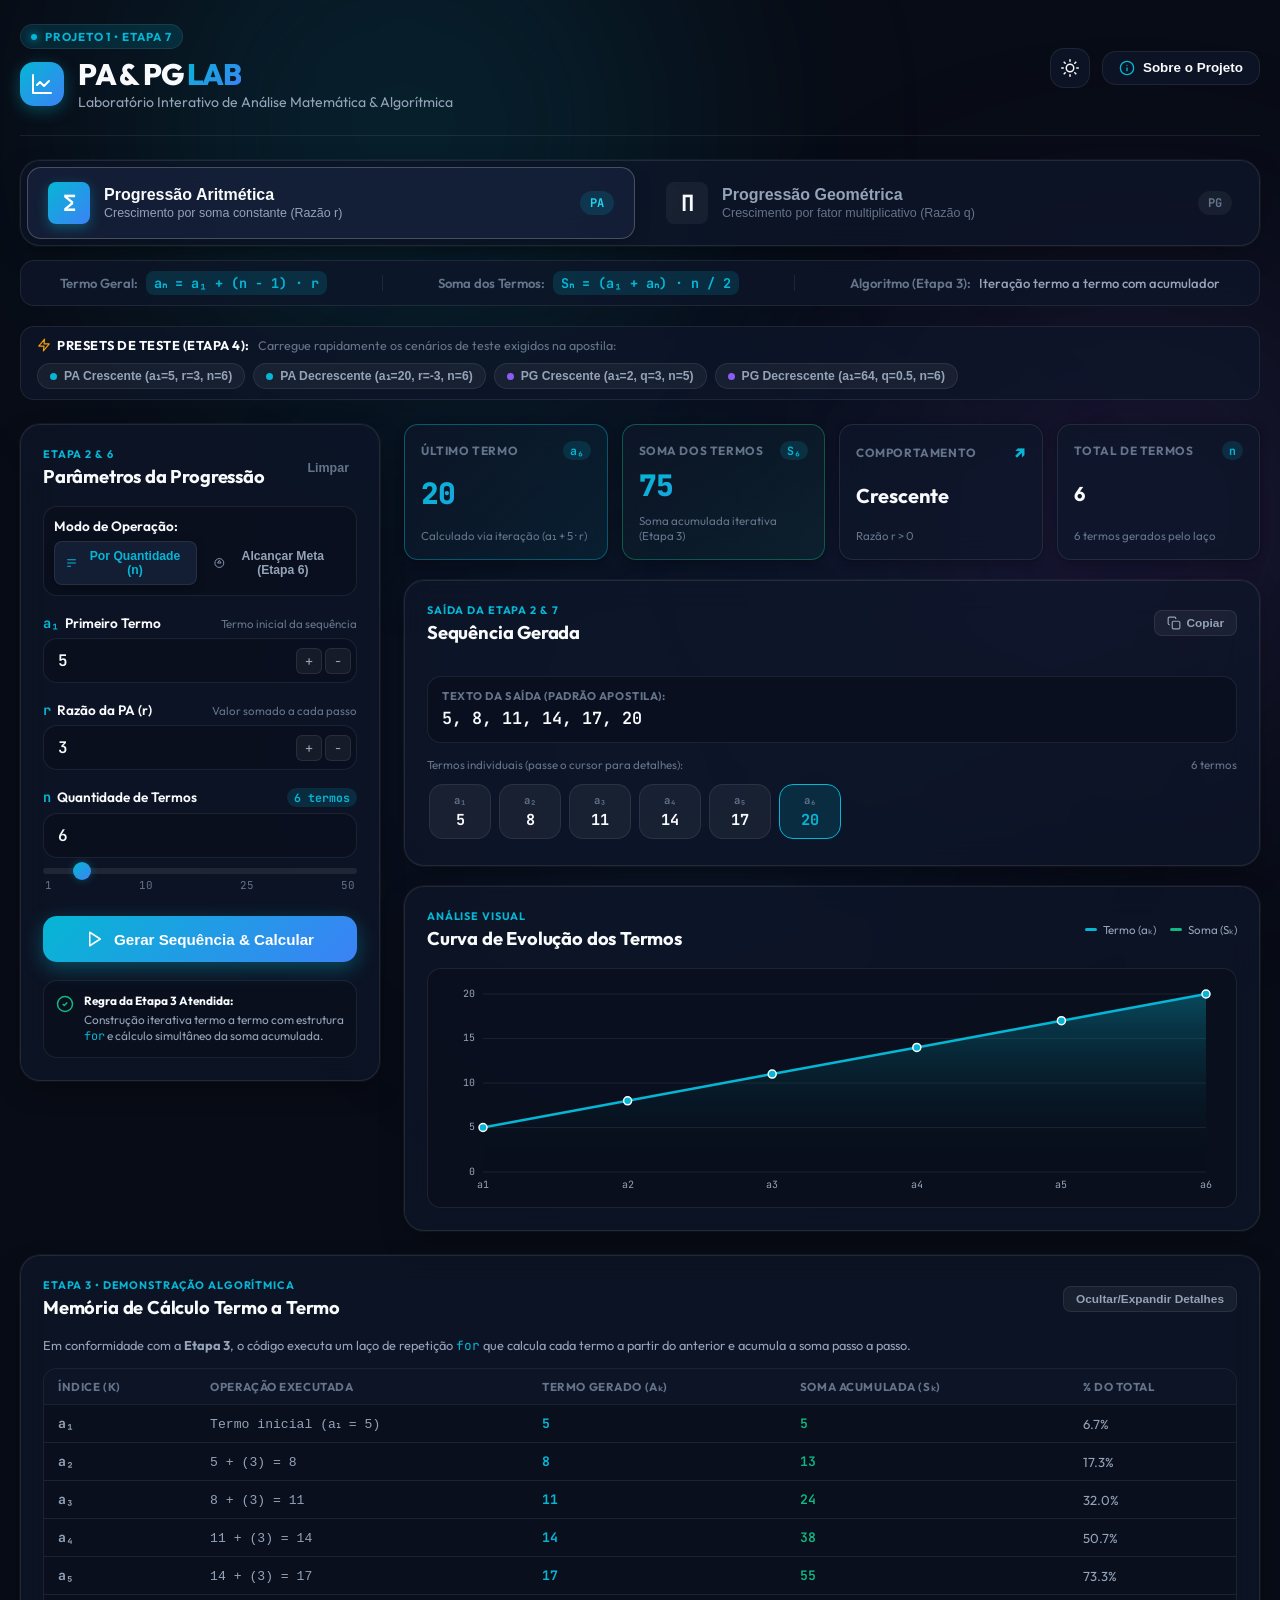
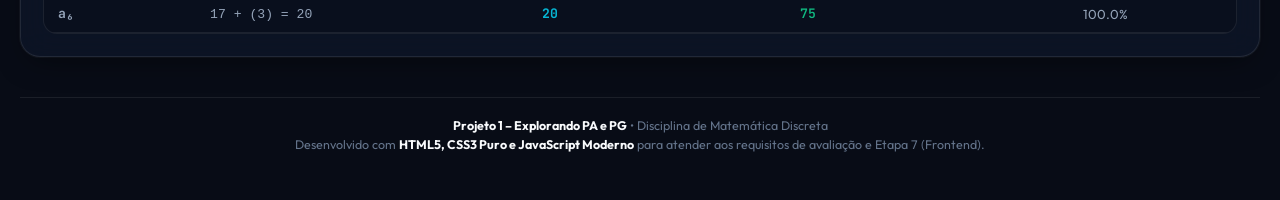
==== commit 5a8e5e2a: "fix: corrigir disciplina para Matematica Discreta no frontend e no .py Co-Authored-By: Claude Sonnet" ====
--- a/index.html
+++ b/index.html
@@ -410,7 +410,7 @@
     <!-- RODAPÉ -->
     <footer class="app-footer">
       <div class="footer-content">
-        <p><strong>Projeto 1 – Explorando PA e PG</strong> • Disciplina de Pensamento Computacional & Algoritmos</p>
+        <p><strong>Projeto 1 – Explorando PA e PG</strong> • Disciplina de Matemática Discreta</p>
         <p>Desenvolvido com <strong>HTML5, CSS3 Puro e JavaScript Moderno</strong> para atender aos requisitos de avaliação e Etapa 7 (Frontend).</p>
       </div>
     </footer>
